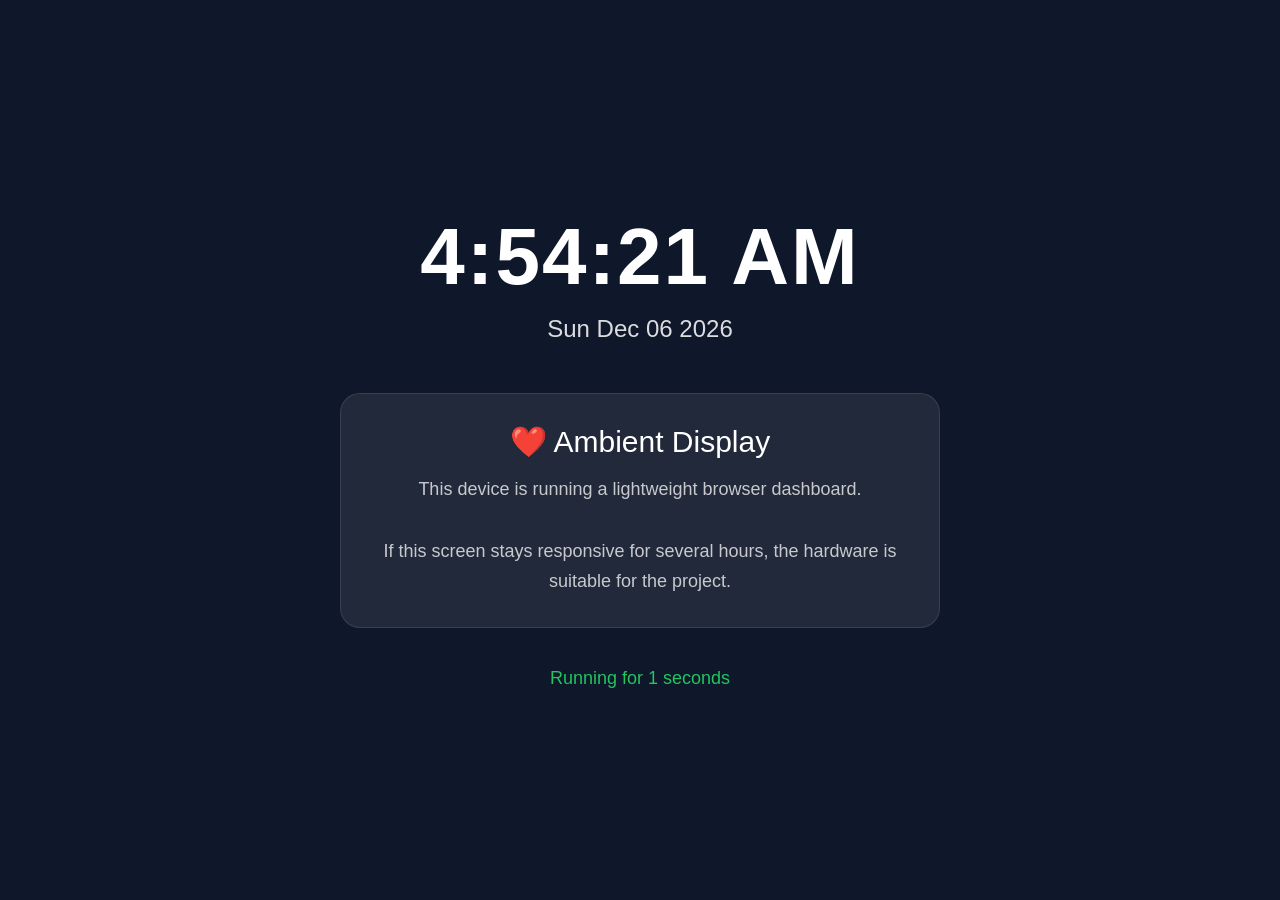
==== index.html @ 85d500b9 "Create index.html" ====
<!DOCTYPE html>
<html lang="en">
<head>
<meta charset="UTF-8">
<meta name="viewport" content="width=device-width, initial-scale=1.0">

<title>Ambient Display Test</title>

<style>
*{
    margin:0;
    padding:0;
    box-sizing:border-box;
}

html,body{
    width:100%;
    height:100%;
    overflow:hidden;
    font-family:-apple-system,BlinkMacSystemFont,"Segoe UI",sans-serif;
    background:#0f172a;
    color:#fff;
}

.container{
    height:100%;
    display:flex;
    flex-direction:column;
    justify-content:center;
    align-items:center;
    padding:30px;
    text-align:center;
}

.clock{
    font-size:80px;
    font-weight:700;
    letter-spacing:2px;
}

.date{
    margin-top:12px;
    font-size:24px;
    opacity:.85;
}

.card{
    margin-top:50px;
    width:90%;
    max-width:600px;
    background:rgba(255,255,255,.08);
    border:1px solid rgba(255,255,255,.1);
    border-radius:20px;
    padding:30px;
}

.message{
    font-size:30px;
    margin-bottom:15px;
}

.small{
    opacity:.75;
    line-height:1.7;
    font-size:18px;
}

.status{
    margin-top:40px;
    font-size:18px;
    color:#22c55e;
}

.pulse{
    animation:pulse 2s infinite;
}

@keyframes pulse{
    0%{transform:scale(1);}
    50%{transform:scale(1.04);}
    100%{transform:scale(1);}
}
</style>
</head>

<body>

<div class="container">

<div id="clock" class="clock">--:--:--</div>

<div id="date" class="date"></div>

<div class="card pulse">

<div class="message">
❤️ Ambient Display
</div>

<div class="small">
This device is running a lightweight browser dashboard.<br><br>
If this screen stays responsive for several hours,
the hardware is suitable for the project.
</div>

</div>

<div class="status" id="status">
Running...
</div>

</div>

<script>

function updateClock(){

    const now = new Date();

    document.getElementById("clock").textContent =
        now.toLocaleTimeString();

    document.getElementById("date").textContent =
        now.toDateString();

}

updateClock();

setInterval(updateClock,1000);

let seconds = 0;

setInterval(()=>{

    seconds++;

    document.getElementById("status").textContent =
        "Running for " + seconds + " seconds";

},1000);

</script>

</body>
</html>
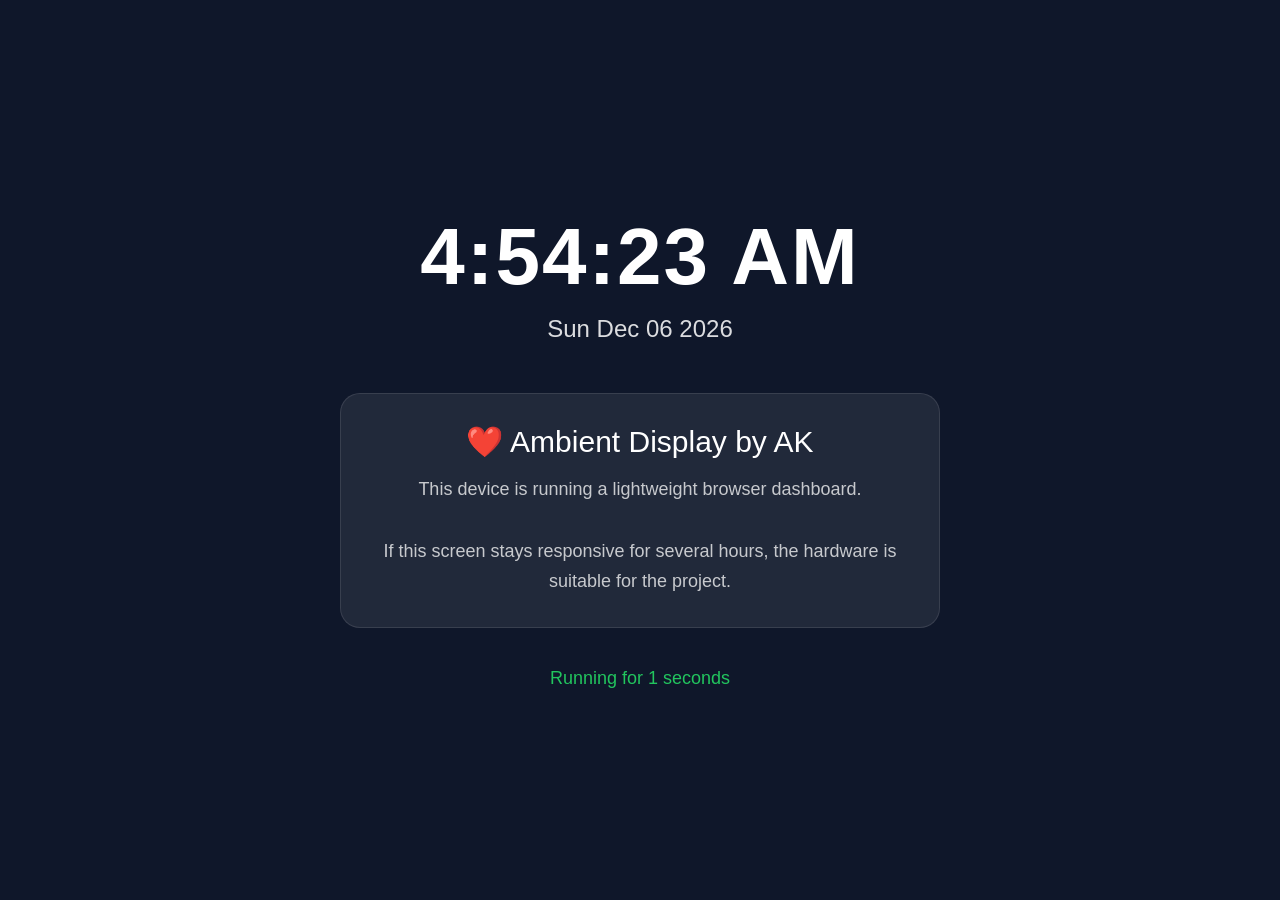
==== commit 1fbae564: "Update index.html" ====
--- a/index.html
+++ b/index.html
@@ -94,7 +94,7 @@
 <div class="card pulse">
 
 <div class="message">
-❤️ Ambient Display
+❤️ Ambient Display by AK
 </div>
 
 <div class="small">
@@ -112,34 +112,27 @@
 </div>
 
 <script>
+const clock = document.getElementById("clock");
+const date = document.getElementById("date");
+const status = document.getElementById("status");
 
-function updateClock(){
-
+function updateClock() {
     const now = new Date();
 
-    document.getElementById("clock").textContent =
-        now.toLocaleTimeString();
-
-    document.getElementById("date").textContent =
-        now.toDateString();
-
+    clock.textContent = now.toLocaleTimeString();
+    date.textContent = now.toDateString();
 }
 
 updateClock();
 
-setInterval(updateClock,1000);
+setInterval(updateClock, 1000);
 
 let seconds = 0;
 
-setInterval(()=>{
-
+setInterval(() => {
     seconds++;
-
-    document.getElementById("status").textContent =
-        "Running for " + seconds + " seconds";
-
-},1000);
-
+    status.textContent = `Running for ${seconds} seconds`;
+}, 1000);
 </script>
 
 </body>
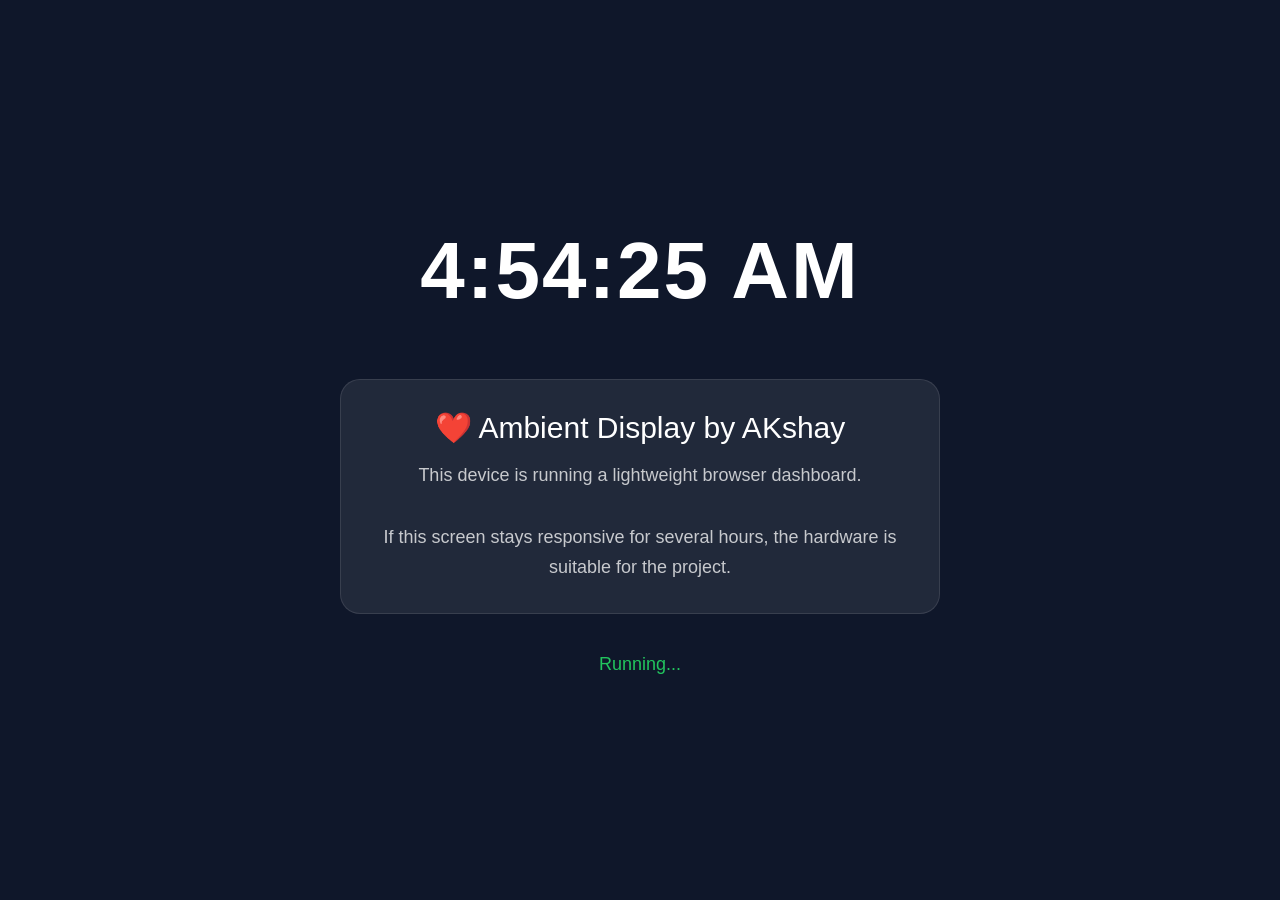
==== commit 346a0d84: "Update index.html" ====
--- a/index.html
+++ b/index.html
@@ -94,7 +94,7 @@
 <div class="card pulse">
 
 <div class="message">
-❤️ Ambient Display by AK
+❤️ Ambient Display by AKshay
 </div>
 
 <div class="small">
@@ -112,27 +112,19 @@
 </div>
 
 <script>
-const clock = document.getElementById("clock");
-const date = document.getElementById("date");
-const status = document.getElementById("status");
+window.onload = function () {
 
-function updateClock() {
-    const now = new Date();
+    var clock = document.getElementById("clock");
 
-    clock.textContent = now.toLocaleTimeString();
-    date.textContent = now.toDateString();
-}
+    function tick() {
+        var now = new Date();
+        clock.innerHTML = now.toLocaleTimeString();
+    }
 
-updateClock();
+    tick();
 
-setInterval(updateClock, 1000);
-
-let seconds = 0;
-
-setInterval(() => {
-    seconds++;
-    status.textContent = `Running for ${seconds} seconds`;
-}, 1000);
+    setInterval(tick, 1000);
+};
 </script>
 
 </body>
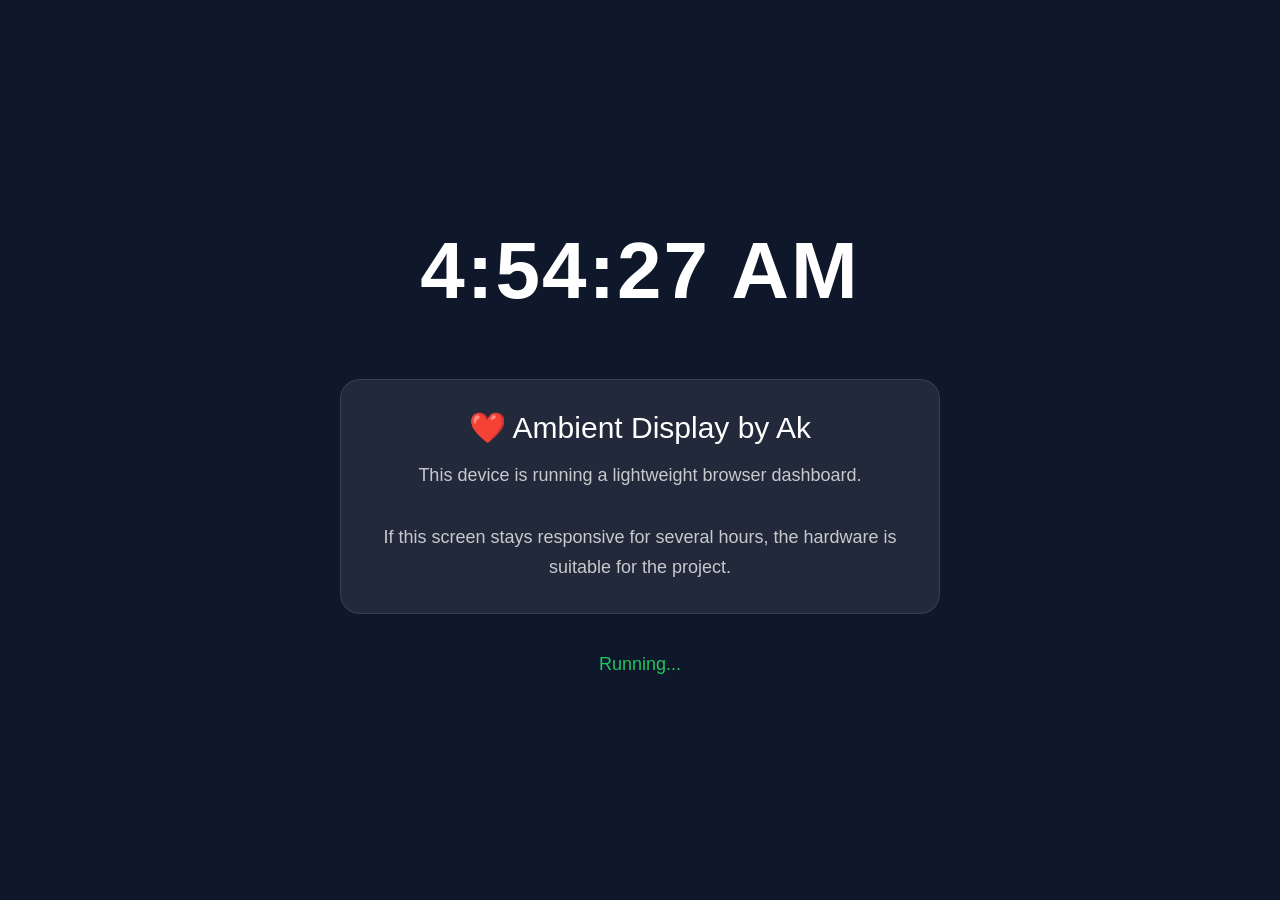
==== commit eb2d31fc: "Update index.html" ====
--- a/index.html
+++ b/index.html
@@ -1,6 +1,12 @@
 <!DOCTYPE html>
 <html lang="en">
 <head>
+<meta name="apple-mobile-web-app-capable" content="yes">
+<meta name="apple-mobile-web-app-status-bar-style" content="black">
+<meta name="apple-mobile-web-app-title" content="Ambient Display">
+
+<meta name="viewport"
+content="width=device-width, initial-scale=1, maximum-scale=1, user-scalable=no">
 <meta charset="UTF-8">
 <meta name="viewport" content="width=device-width, initial-scale=1.0">
 
@@ -94,7 +100,7 @@
 <div class="card pulse">
 
 <div class="message">
-❤️ Ambient Display by AKshay
+❤️ Ambient Display by Ak
 </div>
 
 <div class="small">
